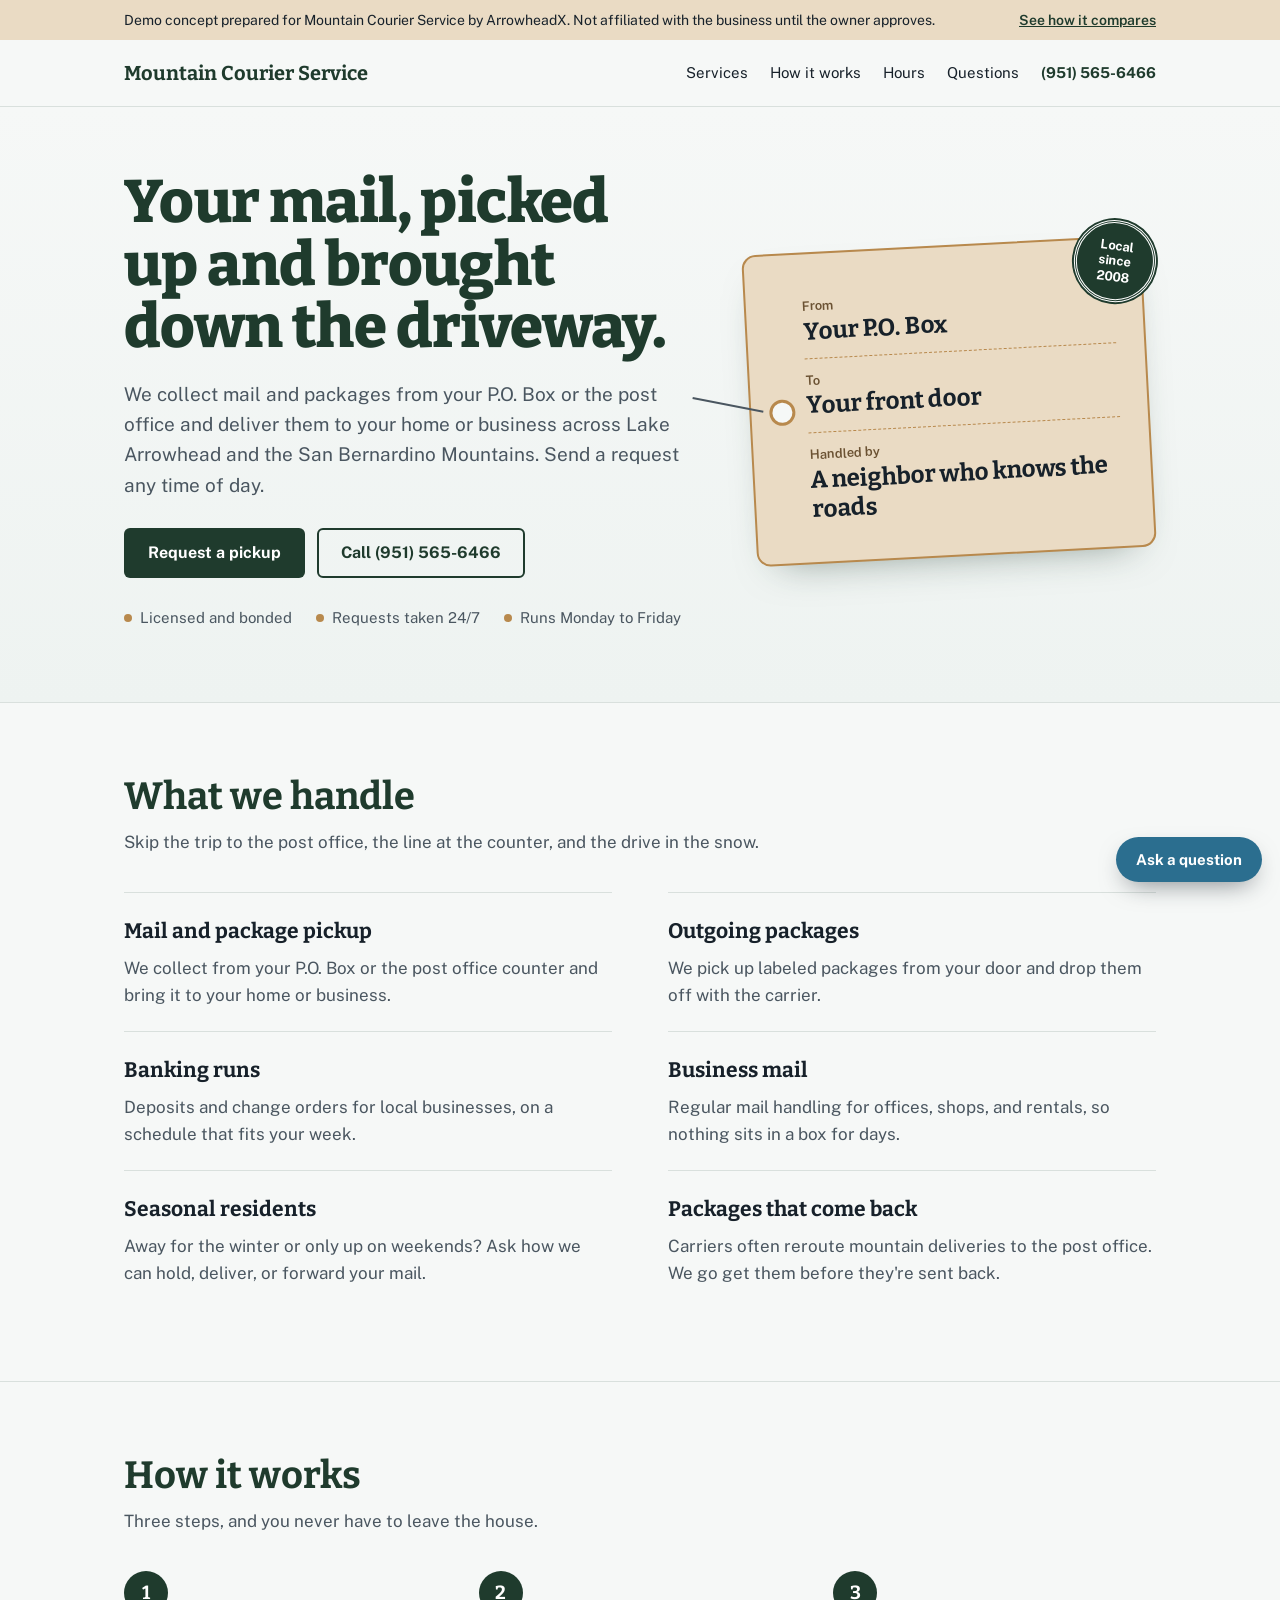
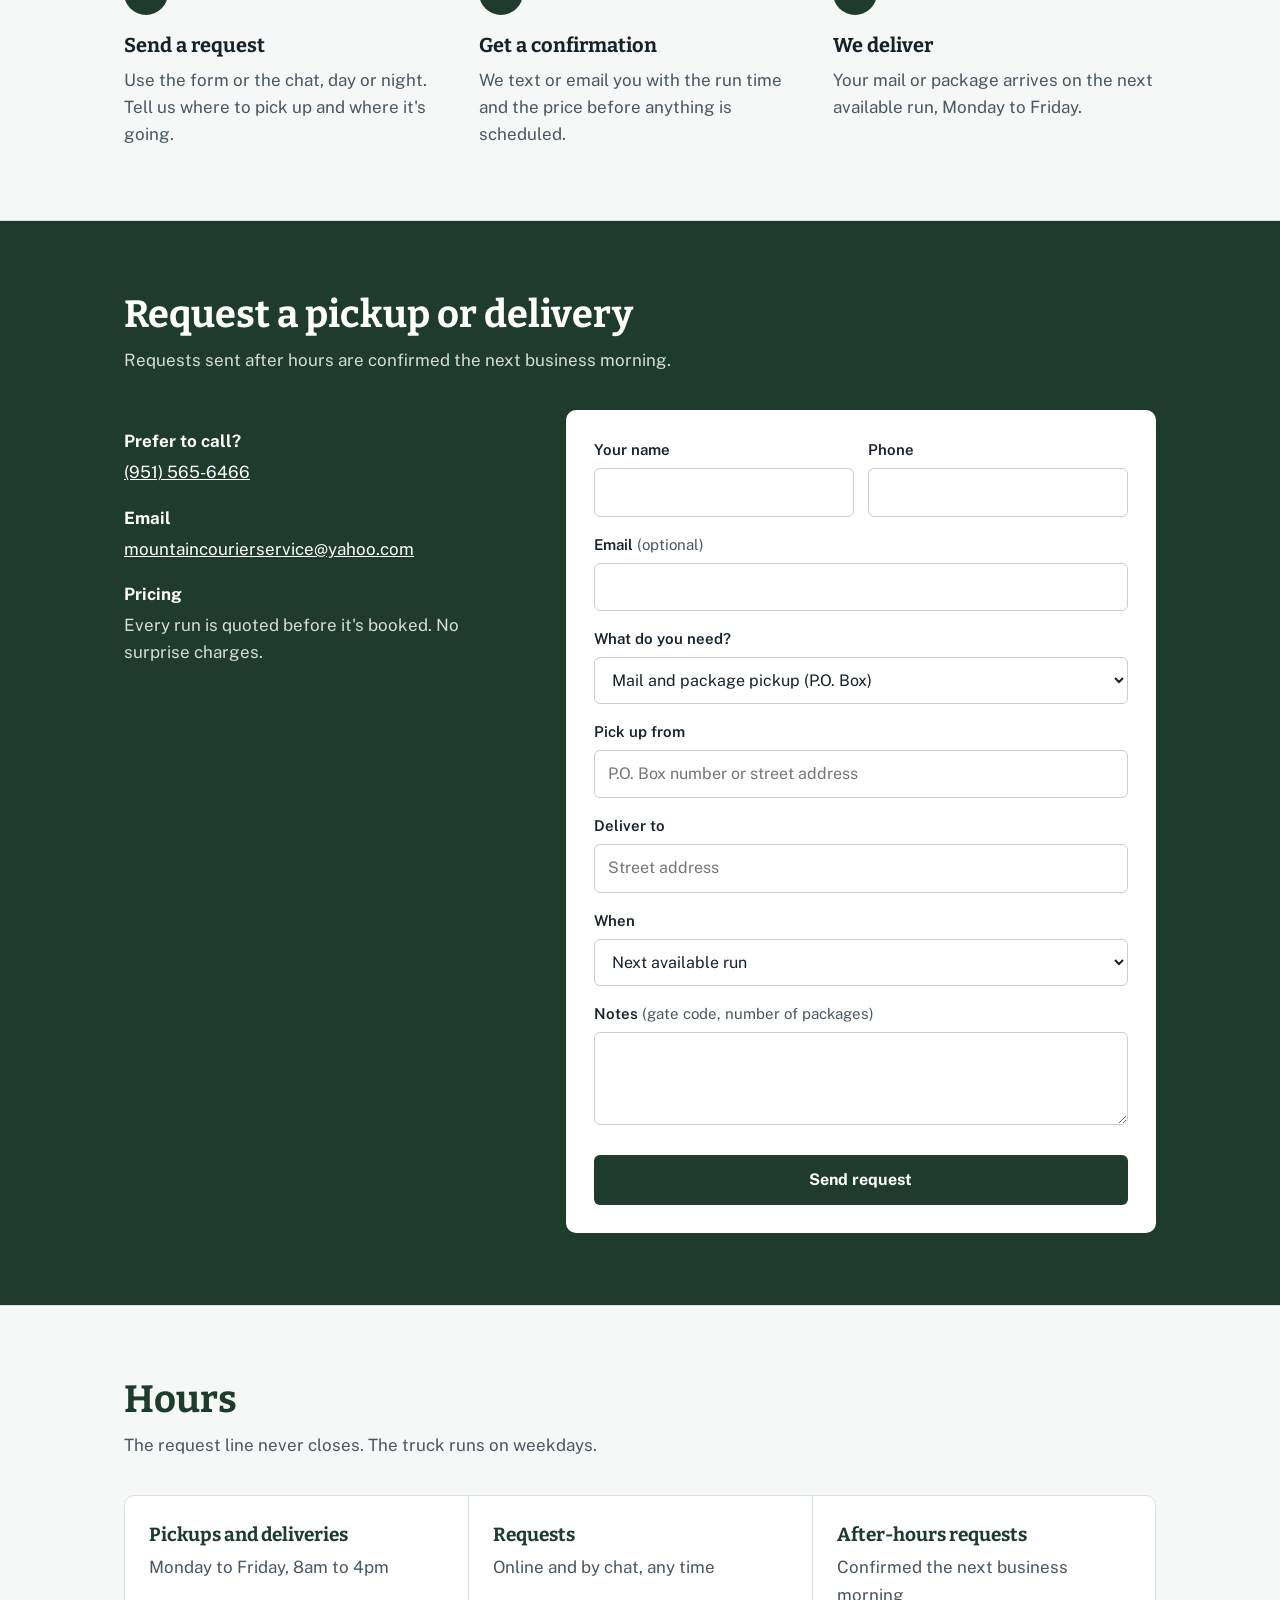
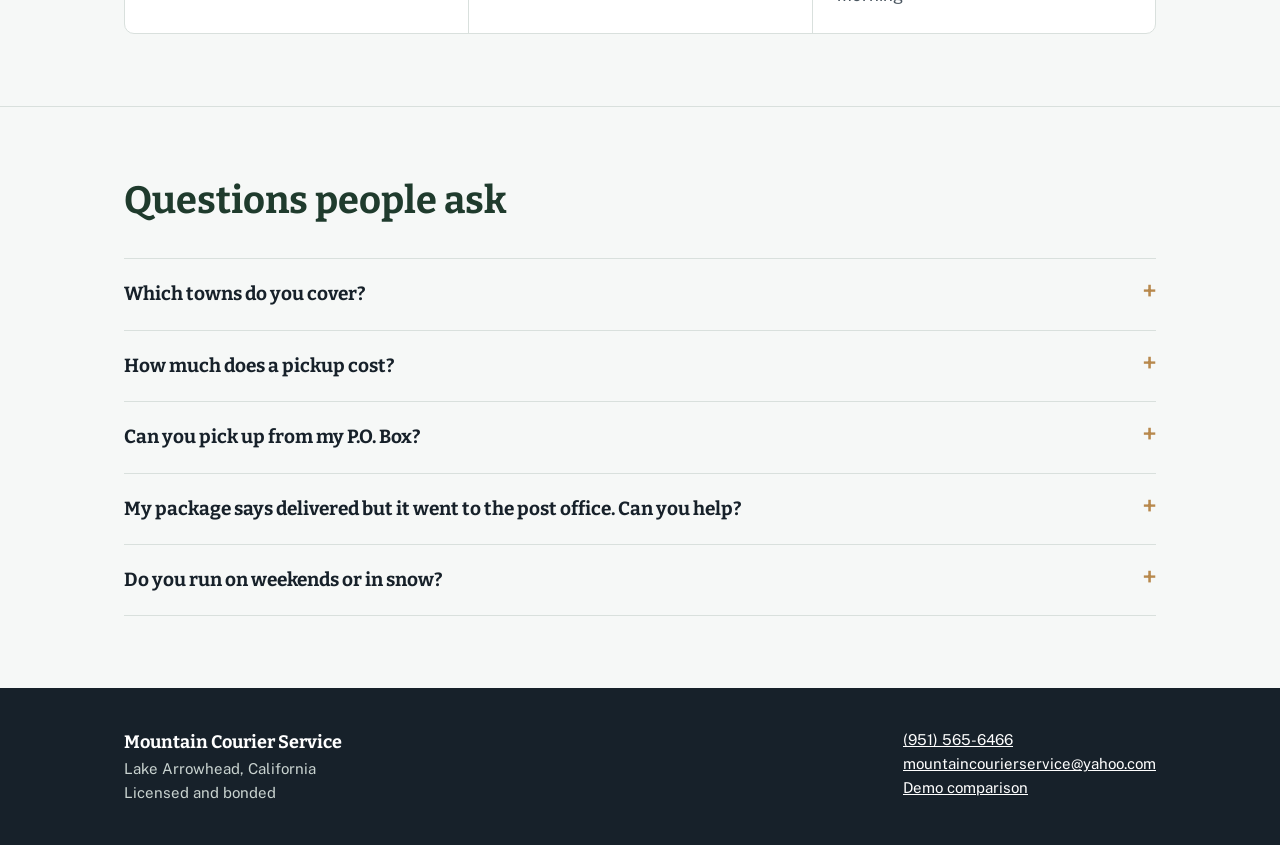
==== index.html @ 8addb30f "Mountain Courier Service demo concept and comparison page Co-Authored-By: Claude Opus 5.5 <noreply@a" ====
<!doctype html>
<html lang="en">
<head>
<meta charset="utf-8">
<meta name="viewport" content="width=device-width, initial-scale=1">
<title>Mountain Courier Service | Mail &amp; package pickup in Lake Arrowhead (demo)</title>
<meta name="description" content="Demo concept: mail and package pickup from your P.O. Box, delivered to your home or business in Lake Arrowhead and the San Bernardino Mountains. Request a pickup any time.">
<meta name="robots" content="noindex, nofollow">
<link rel="preconnect" href="https://fonts.googleapis.com">
<link rel="preconnect" href="https://fonts.gstatic.com" crossorigin>
<link href="https://fonts.googleapis.com/css2?family=Bitter:wght@600;700;800&family=Public+Sans:wght@400;600;700&display=swap" rel="stylesheet">
<link rel="stylesheet" href="styles.css">
<link rel="icon" href="data:image/svg+xml,%3Csvg xmlns='http://www.w3.org/2000/svg' viewBox='0 0 32 32'%3E%3Cpath d='M3 26 13 8l6 10 3-5 7 13z' fill='%231F3B2D'/%3E%3C/svg%3E">
</head>
<body>

<div class="demo-notice" role="note">
  <div class="wrap">
    <span>Demo concept prepared for Mountain Courier Service by ArrowheadX. Not affiliated with the business until the owner approves.</span>
    <a href="compare.html">See how it compares</a>
  </div>
</div>

<header class="site-header">
  <div class="wrap">
    <a class="brand" href="#top">Mountain Courier Service</a>
    <nav class="site-nav" aria-label="Main">
      <a href="#services">Services</a>
      <a href="#how">How it works</a>
      <a href="#hours">Hours</a>
      <a href="#faq">Questions</a>
      <a class="call" href="tel:+19515656466">(951) 565-6466</a>
    </nav>
  </div>
</header>

<main id="top">
  <section class="hero">
    <div class="wrap">
      <div>
        <h1>Your mail, picked up and brought down the driveway.</h1>
        <p class="lede">We collect mail and packages from your P.O. Box or the post office and deliver them to your home or business across Lake Arrowhead and the San Bernardino Mountains. Send a request any time of day.</p>
        <div class="actions">
          <a class="btn btn-primary" href="#request">Request a pickup</a>
          <a class="btn btn-ghost" href="tel:+19515656466">Call (951) 565-6466</a>
        </div>
        <ul class="facts">
          <li>Licensed and bonded</li>
          <li>Requests taken 24/7</li>
          <li>Runs Monday to Friday</li>
        </ul>
      </div>

      <div class="tag" aria-label="How the service works, shown as a parcel tag">
        <div class="tag-stamp">Local since 2008</div>
        <div class="tag-row">
          <div class="tag-key">From</div>
          <div class="tag-val">Your P.O. Box</div>
        </div>
        <div class="tag-row">
          <div class="tag-key">To</div>
          <div class="tag-val">Your front door</div>
        </div>
        <div class="tag-row">
          <div class="tag-key">Handled by</div>
          <div class="tag-val">A neighbor who knows the roads</div>
        </div>
      </div>
    </div>
  </section>

  <section class="section" id="services">
    <div class="wrap">
      <div class="section-head">
        <h2>What we handle</h2>
        <p>Skip the trip to the post office, the line at the counter, and the drive in the snow.</p>
      </div>
      <ul class="services">
        <li><h3>Mail and package pickup</h3><p>We collect from your P.O. Box or the post office counter and bring it to your home or business.</p></li>
        <li><h3>Outgoing packages</h3><p>We pick up labeled packages from your door and drop them off with the carrier.</p></li>
        <li><h3>Banking runs</h3><p>Deposits and change orders for local businesses, on a schedule that fits your week.</p></li>
        <li><h3>Business mail</h3><p>Regular mail handling for offices, shops, and rentals, so nothing sits in a box for days.</p></li>
        <li><h3>Seasonal residents</h3><p>Away for the winter or only up on weekends? Ask how we can hold, deliver, or forward your mail.</p></li>
        <li><h3>Packages that come back</h3><p>Carriers often reroute mountain deliveries to the post office. We go get them before they're sent back.</p></li>
      </ul>
    </div>
  </section>

  <section class="section" id="how">
    <div class="wrap">
      <div class="section-head">
        <h2>How it works</h2>
        <p>Three steps, and you never have to leave the house.</p>
      </div>
      <ol class="steps">
        <li><h3>Send a request</h3><p>Use the form or the chat, day or night. Tell us where to pick up and where it's going.</p></li>
        <li><h3>Get a confirmation</h3><p>We text or email you with the run time and the price before anything is scheduled.</p></li>
        <li><h3>We deliver</h3><p>Your mail or package arrives on the next available run, Monday to Friday.</p></li>
      </ol>
    </div>
  </section>

  <section class="section request-section" id="request">
    <div class="wrap">
      <div class="section-head">
        <h2>Request a pickup or delivery</h2>
        <p>Requests sent after hours are confirmed the next business morning.</p>
      </div>
      <div class="request-grid">
        <div class="request-aside">
          <dl>
            <dt>Prefer to call?</dt>
            <dd><a href="tel:+19515656466" style="color:#fff">(951) 565-6466</a></dd>
            <dt>Email</dt>
            <dd><a href="mailto:mountaincourierservice@yahoo.com" style="color:#fff">mountaincourierservice@yahoo.com</a></dd>
            <dt>Pricing</dt>
            <dd>Every run is quoted before it's booked. No surprise charges.</dd>
          </dl>
        </div>

        <form class="request-form" id="requestForm" novalidate>
          <div class="field-row">
            <div class="field"><label for="name">Your name</label><input id="name" name="name" autocomplete="name" required></div>
            <div class="field"><label for="phone">Phone</label><input id="phone" name="phone" type="tel" autocomplete="tel" required></div>
          </div>
          <div class="field"><label for="email">Email <span class="hint">(optional)</span></label><input id="email" name="email" type="email" autocomplete="email"></div>
          <div class="field">
            <label for="service">What do you need?</label>
            <select id="service" name="service">
              <option>Mail and package pickup (P.O. Box)</option>
              <option>Outgoing package drop-off</option>
              <option>Banking run</option>
              <option>Regular business mail</option>
              <option>Seasonal mail question</option>
            </select>
          </div>
          <div class="field"><label for="from">Pick up from</label><input id="from" name="from" placeholder="P.O. Box number or street address"></div>
          <div class="field"><label for="to">Deliver to</label><input id="to" name="to" placeholder="Street address"></div>
          <div class="field">
            <label for="when">When</label>
            <select id="when" name="when">
              <option>Next available run</option>
              <option>Morning</option>
              <option>Afternoon</option>
              <option>A specific day (add it in notes)</option>
            </select>
          </div>
          <div class="field"><label for="notes">Notes <span class="hint">(gate code, number of packages)</span></label><textarea id="notes" name="notes" rows="3"></textarea></div>
          <button class="btn btn-primary" type="submit">Send request</button>
          <div class="confirm" id="confirm" role="status" aria-live="polite"></div>
        </form>
      </div>
    </div>
  </section>

  <section class="section" id="hours">
    <div class="wrap">
      <div class="section-head">
        <h2>Hours</h2>
        <p>The request line never closes. The truck runs on weekdays.</p>
      </div>
      <div class="hours">
        <div><strong>Pickups and deliveries</strong><span>Monday to Friday, 8am to 4pm</span></div>
        <div><strong>Requests</strong><span>Online and by chat, any time</span></div>
        <div><strong>After-hours requests</strong><span>Confirmed the next business morning</span></div>
      </div>
    </div>
  </section>

  <section class="section faq" id="faq">
    <div class="wrap">
      <div class="section-head">
        <h2>Questions people ask</h2>
      </div>
      <details><summary>Which towns do you cover?</summary><p>Lake Arrowhead and the surrounding mountain communities. Send your address with your request and we'll confirm it's on the route.</p></details>
      <details><summary>How much does a pickup cost?</summary><p>It depends on the run and how often you need it. You'll get the exact price by text or email before anything is booked.</p></details>
      <details><summary>Can you pick up from my P.O. Box?</summary><p>Yes. We'll walk you through the authorization the post office needs so we can collect on your behalf.</p></details>
      <details><summary>My package says delivered but it went to the post office. Can you help?</summary><p>Yes, that happens often on the mountain. Send us the tracking number and we'll pick it up before it's returned to the sender.</p></details>
      <details><summary>Do you run on weekends or in snow?</summary><p>Runs go out Monday to Friday. In heavy weather we'll text you if a run needs to move to the next safe day.</p></details>
    </div>
  </section>
</main>

<footer class="site-footer">
  <div class="wrap">
    <div>
      <strong>Mountain Courier Service</strong><br>
      Lake Arrowhead, California<br>
      Licensed and bonded
    </div>
    <div>
      <a href="tel:+19515656466">(951) 565-6466</a><br>
      <a href="mailto:mountaincourierservice@yahoo.com">mountaincourierservice@yahoo.com</a><br>
      <a href="compare.html">Demo comparison</a>
    </div>
  </div>
</footer>

<button class="chat-launch" id="chatLaunch" aria-expanded="false" aria-controls="chat">Ask a question</button>
<div class="chat" id="chat" role="dialog" aria-label="Virtual assistant (demo)">
  <div class="chat-head"><b>Ask us anything</b><button type="button" id="chatClose" aria-label="Close chat">&times;</button></div>
  <div class="chat-body" id="chatBody" aria-live="polite">
    <div class="msg bot">Hi! I can answer questions and take a pickup request, even after hours. What do you need?</div>
  </div>
  <div class="chips" id="chips">
    <button type="button">What are your hours?</button>
    <button type="button">How much is it?</button>
    <button type="button">Pick up from my P.O. Box</button>
  </div>
  <form class="chat-input" id="chatForm">
    <label for="chatIn" class="sr" style="position:absolute;left:-9999px">Message</label>
    <input id="chatIn" placeholder="Type a question" autocomplete="off">
    <button type="submit">Send</button>
  </form>
</div>

<script src="app.js"></script>
</body>
</html>
---- styles.css ----
:root {
  --pine: #1F3B2D;
  --pine-2: #2A4C3B;
  --lake: #2B6E8F;
  --snow: #F6F8F7;
  --granite: #4A5660;
  --ink: #17212A;
  --kraft: #B8894D;
  --kraft-soft: #EADBC4;
  --line: #D9E0DD;
  --ok: #1E6B45;
  --radius-s: 6px;
  --radius-m: 10px;
  --display: "Bitter", Georgia, serif;
  --body: "Public Sans", system-ui, -apple-system, "Segoe UI", sans-serif;
}

* { box-sizing: border-box; }
html { scroll-behavior: smooth; }
@media (prefers-reduced-motion: reduce) { html { scroll-behavior: auto; } * { transition: none !important; animation: none !important; } }

body {
  margin: 0;
  font-family: var(--body);
  font-size: 17px;
  line-height: 1.6;
  color: var(--ink);
  background: var(--snow);
}

a { color: var(--lake); }
:focus-visible { outline: 3px solid var(--kraft); outline-offset: 2px; }

.wrap { max-width: 1080px; margin: 0 auto; padding: 0 24px; }

/* Demo notice */
.demo-notice {
  background: var(--kraft-soft);
  color: var(--ink);
  font-size: 14px;
  padding: 9px 0;
}
.demo-notice .wrap { display: flex; flex-wrap: wrap; gap: 6px 16px; justify-content: space-between; }
.demo-notice a { color: var(--pine); font-weight: 600; }

/* Header */
.site-header { background: var(--snow); border-bottom: 1px solid var(--line); position: sticky; top: 0; z-index: 30; }
.site-header .wrap { display: flex; align-items: center; justify-content: space-between; height: 66px; }
.brand { font-family: var(--display); font-weight: 700; font-size: 20px; color: var(--pine); text-decoration: none; }
.site-nav { display: flex; gap: 22px; align-items: center; }
.site-nav a { color: var(--ink); text-decoration: none; font-size: 15px; }
.site-nav a:hover { color: var(--lake); }
.site-nav .call { font-weight: 700; color: var(--pine); }

/* Buttons */
.btn {
  display: inline-block;
  font: 700 16px/1 var(--body);
  padding: 15px 22px;
  border-radius: var(--radius-s);
  text-decoration: none;
  border: 2px solid transparent;
  cursor: pointer;
}
.btn-primary { background: var(--pine); color: #fff; }
.btn-primary:hover { background: var(--pine-2); }
.btn-ghost { background: transparent; color: var(--pine); border-color: var(--pine); }
.btn-ghost:hover { background: #fff; }

/* Hero */
.hero { overflow-x: clip; padding: 64px 0 72px; border-bottom: 1px solid var(--line); background:
  linear-gradient(180deg, var(--snow) 0%, #EEF3F1 100%); }
.hero .wrap { display: grid; grid-template-columns: 1.15fr 0.85fr; gap: 56px; align-items: center; }
.hero h1 {
  font-family: var(--display);
  font-weight: 800;
  font-size: clamp(36px, 5.4vw, 60px);
  line-height: 1.04;
  letter-spacing: -0.01em;
  color: var(--pine);
  margin: 0 0 20px;
}
.hero .lede { font-size: 19px; max-width: 34em; color: var(--granite); margin: 0 0 28px; }
.hero .actions { display: flex; flex-wrap: wrap; gap: 12px; }
.hero .facts { margin: 28px 0 0; padding: 0; list-style: none; display: flex; flex-wrap: wrap; gap: 8px 24px; color: var(--granite); font-size: 15px; }
.hero .facts li::before { content: ""; display: inline-block; width: 8px; height: 8px; border-radius: 50%; background: var(--kraft); margin-right: 8px; vertical-align: 1px; }

/* Parcel tag (signature element) */
.tag {
  position: relative;
  background: var(--kraft-soft);
  border: 2px solid var(--kraft);
  border-radius: 14px 14px 14px 14px;
  padding: 30px 28px 26px 56px;
  transform: rotate(-3deg);
  box-shadow: 0 18px 40px -24px rgba(31, 59, 45, 0.55);
  max-width: 400px;
  justify-self: center;
}
.tag::before { /* eyelet */
  content: "";
  position: absolute; left: 18px; top: 50%;
  width: 20px; height: 20px; margin-top: -10px;
  border-radius: 50%;
  background: var(--snow);
  border: 3px solid var(--kraft);
}
.tag::after { /* string */
  content: "";
  position: absolute; left: -60px; top: 50%;
  width: 72px; height: 2px; background: var(--granite);
  transform: rotate(14deg); transform-origin: right center;
}
.tag-row { padding: 12px 0; border-bottom: 1px dashed var(--kraft); }
.tag-row:last-of-type { border-bottom: 0; }
.tag-key { font-size: 13px; color: #6B5233; font-weight: 600; }
.tag-val { font-family: var(--display); font-size: 24px; font-weight: 700; color: var(--ink); line-height: 1.2; }
.tag-stamp {
  position: absolute; right: -16px; top: -18px;
  background: var(--pine); color: #fff;
  font: 700 13px/1.2 var(--body);
  padding: 10px 12px; border-radius: 50%;
  width: 82px; height: 82px;
  display: flex; align-items: center; justify-content: center; text-align: center;
  transform: rotate(10deg);
  border: 3px double #fff;
  box-shadow: 0 0 0 2px var(--pine);
}

/* Sections */
.section { padding: 72px 0; }
.section + .section { border-top: 1px solid var(--line); }
.section-head { max-width: 40em; margin-bottom: 36px; }
.section-head h2 {
  font-family: var(--display); font-weight: 700; color: var(--pine);
  font-size: clamp(28px, 3.4vw, 38px); line-height: 1.15; margin: 0 0 10px;
}
.section-head p { margin: 0; color: var(--granite); }

/* Services list */
.services { display: grid; grid-template-columns: 1fr 1fr; gap: 0 56px; margin: 0; padding: 0; list-style: none; }
.services li { padding: 22px 0; border-top: 1px solid var(--line); }
.services h3 { font-family: var(--display); font-size: 21px; margin: 0 0 6px; color: var(--ink); }
.services p { margin: 0; color: var(--granite); }

/* Steps */
.steps { display: grid; grid-template-columns: repeat(3, 1fr); gap: 32px; margin: 0; padding: 0; list-style: none; counter-reset: step; }
.steps li { counter-increment: step; }
.steps li::before {
  content: counter(step);
  display: flex; align-items: center; justify-content: center;
  width: 44px; height: 44px; border-radius: 50%;
  background: var(--pine); color: #fff;
  font: 700 19px/1 var(--display);
  margin-bottom: 14px;
}
.steps h3 { font-family: var(--display); font-size: 20px; margin: 0 0 6px; }
.steps p { margin: 0; color: var(--granite); }

/* Request form */
.request-section { background: var(--pine); color: #fff; }
.request-section .section-head h2 { color: #fff; }
.request-section .section-head p { color: #D3DED8; }
.request-grid { display: grid; grid-template-columns: 0.8fr 1.2fr; gap: 48px; align-items: start; }
.request-aside { color: #D3DED8; }
.request-aside dl { margin: 0; }
.request-aside dt { color: #fff; font-weight: 700; margin-top: 18px; }
.request-aside dd { margin: 4px 0 0; }
.request-form { background: #fff; color: var(--ink); border-radius: var(--radius-m); padding: 28px; }
.field { margin-bottom: 16px; }
.field-row { display: grid; grid-template-columns: 1fr 1fr; gap: 14px; }
label { display: block; font-weight: 600; font-size: 15px; margin-bottom: 6px; }
.hint { font-weight: 400; color: var(--granite); }
input, select, textarea {
  width: 100%; font: 16px/1.4 var(--body); color: var(--ink);
  padding: 12px 13px; border: 1.5px solid #C5CFCB; border-radius: var(--radius-s); background: #fff;
}
input:focus, select:focus, textarea:focus { border-color: var(--lake); outline: none; box-shadow: 0 0 0 3px rgba(43,110,143,.18); }
.request-form .btn { width: 100%; margin-top: 6px; }
.confirm {
  display: none; margin-top: 16px; padding: 14px 16px; border-radius: var(--radius-s);
  background: #E5F2EA; color: var(--ok); font-weight: 600;
}
.confirm.show { display: block; }

/* Hours */
.hours { display: grid; grid-template-columns: repeat(3, 1fr); gap: 0; border: 1px solid var(--line); border-radius: var(--radius-m); background: #fff; }
.hours div { padding: 24px; }
.hours div + div { border-left: 1px solid var(--line); }
.hours strong { display: block; font-family: var(--display); font-size: 19px; color: var(--pine); margin-bottom: 4px; }
.hours span { color: var(--granite); }

/* FAQ */
.faq details { border-top: 1px solid var(--line); padding: 4px 0; }
.faq details:last-child { border-bottom: 1px solid var(--line); }
.faq summary { cursor: pointer; font-family: var(--display); font-weight: 700; font-size: 19px; padding: 16px 0; list-style: none; display: flex; justify-content: space-between; gap: 16px; }
.faq summary::-webkit-details-marker { display: none; }
.faq summary::after { content: "+"; color: var(--kraft); font-size: 24px; line-height: 1; }
.faq details[open] summary::after { content: "–"; }
.faq details p { margin: 0 0 18px; color: var(--granite); max-width: 44em; }

/* Footer */
.site-footer { background: var(--ink); color: #C9D3D0; padding: 40px 0; font-size: 15px; }
.site-footer .wrap { display: flex; flex-wrap: wrap; justify-content: space-between; gap: 20px; }
.site-footer strong { color: #fff; font-family: var(--display); font-size: 18px; }
.site-footer a { color: #fff; }

/* Chat */
.chat-launch {
  position: fixed; right: 18px; bottom: 18px; z-index: 40;
  background: var(--lake); color: #fff; border: 0; border-radius: 999px;
  font: 700 15px/1 var(--body); padding: 15px 20px; cursor: pointer;
  box-shadow: 0 10px 26px -10px rgba(23,33,42,.6);
}
.chat {
  position: fixed; right: 18px; bottom: 78px; z-index: 40;
  width: min(340px, calc(100vw - 36px));
  background: #fff; border: 1px solid var(--line); border-radius: var(--radius-m);
  box-shadow: 0 20px 50px -20px rgba(23,33,42,.5);
  display: none; flex-direction: column; overflow: hidden;
}
.chat.open { display: flex; }
.chat-head { background: var(--pine); color: #fff; padding: 13px 16px; display: flex; justify-content: space-between; align-items: center; }
.chat-head b { font-family: var(--display); }
.chat-head button { background: none; border: 0; color: #fff; font-size: 22px; cursor: pointer; line-height: 1; }
.chat-body { height: 260px; overflow-y: auto; padding: 14px; background: var(--snow); font-size: 15px; }
.msg { margin: 6px 0; padding: 9px 12px; border-radius: 12px; max-width: 86%; }
.msg.bot { background: #fff; border: 1px solid var(--line); }
.msg.me { background: var(--lake); color: #fff; margin-left: auto; }
.chips { display: flex; flex-wrap: wrap; gap: 6px; padding: 10px 12px 0; background: var(--snow); }
.chips button { font: 600 13px/1 var(--body); padding: 8px 10px; border: 1px solid var(--line); background: #fff; border-radius: 999px; cursor: pointer; color: var(--pine); }
.chat-input { display: flex; border-top: 1px solid var(--line); }
.chat-input input { border: 0; border-radius: 0; }
.chat-input button { border: 0; background: var(--pine); color: #fff; font-weight: 700; padding: 0 16px; cursor: pointer; }

/* Compare page */
.compare-hero { padding: 56px 0 40px; border-bottom: 1px solid var(--line); }
.compare-hero h1 { font-family: var(--display); font-size: clamp(32px, 4.6vw, 50px); line-height: 1.08; color: var(--pine); margin: 0 0 14px; }
.compare-hero p { color: var(--granite); max-width: 42em; margin: 0 0 10px; }
.table-scroll { overflow-x: auto; border: 1px solid var(--line); border-radius: var(--radius-m); background: #fff; }
table { width: 100%; border-collapse: collapse; font-size: 15px; min-width: 640px; }
th, td { text-align: left; vertical-align: top; padding: 14px 16px; border-bottom: 1px solid var(--line); }
thead th { background: #EEF3F1; font-family: var(--display); font-size: 16px; color: var(--pine); }
tbody th { font-weight: 600; width: 22%; }
tr:last-child td, tr:last-child th { border-bottom: 0; }
.mark { font-weight: 700; }
.mark.no { color: #A2412F; }
.mark.yes { color: var(--ok); }
.mark.part { color: #8A6A2F; }
.col-demo { background: #F3F8F5; }
.takeaways { display: grid; grid-template-columns: repeat(3, 1fr); gap: 28px; margin: 0; padding: 0; list-style: none; }
.takeaways li { border-top: 3px solid var(--kraft); padding-top: 14px; }
.takeaways h3 { font-family: var(--display); margin: 0 0 6px; font-size: 20px; }
.takeaways p { margin: 0; color: var(--granite); }
.phase { margin: 0; padding: 0 0 0 20px; }
.phase li { margin-bottom: 10px; }
.sources { font-size: 14px; color: var(--granite); }
.sources li { margin-bottom: 4px; }

/* Responsive */
@media (max-width: 860px) {
  .hero .wrap, .request-grid { grid-template-columns: 1fr; gap: 40px; }
  .tag { justify-self: start; margin-left: 40px; }
  .services, .steps, .takeaways { grid-template-columns: 1fr; gap: 0 0; }
  .steps { gap: 28px; }
  .takeaways { gap: 24px; }
  .hours { grid-template-columns: 1fr; }
  .hours div + div { border-left: 0; border-top: 1px solid var(--line); }
  .site-nav a:not(.call) { display: none; }
}
@media (max-width: 520px) {
  body { font-size: 16px; }
  .wrap { padding: 0 16px; }
  .field-row { grid-template-columns: 1fr; gap: 0; }
  .request-form { padding: 20px; }
  .tag { margin-left: 28px; margin-right: 18px; padding-left: 50px; }
  .tag-stamp { right: -10px; width: 72px; height: 72px; font-size: 12px; }
  .tag-val { font-size: 21px; }
  .brand { font-size: 17px; }
  .section { padding: 56px 0; }
}
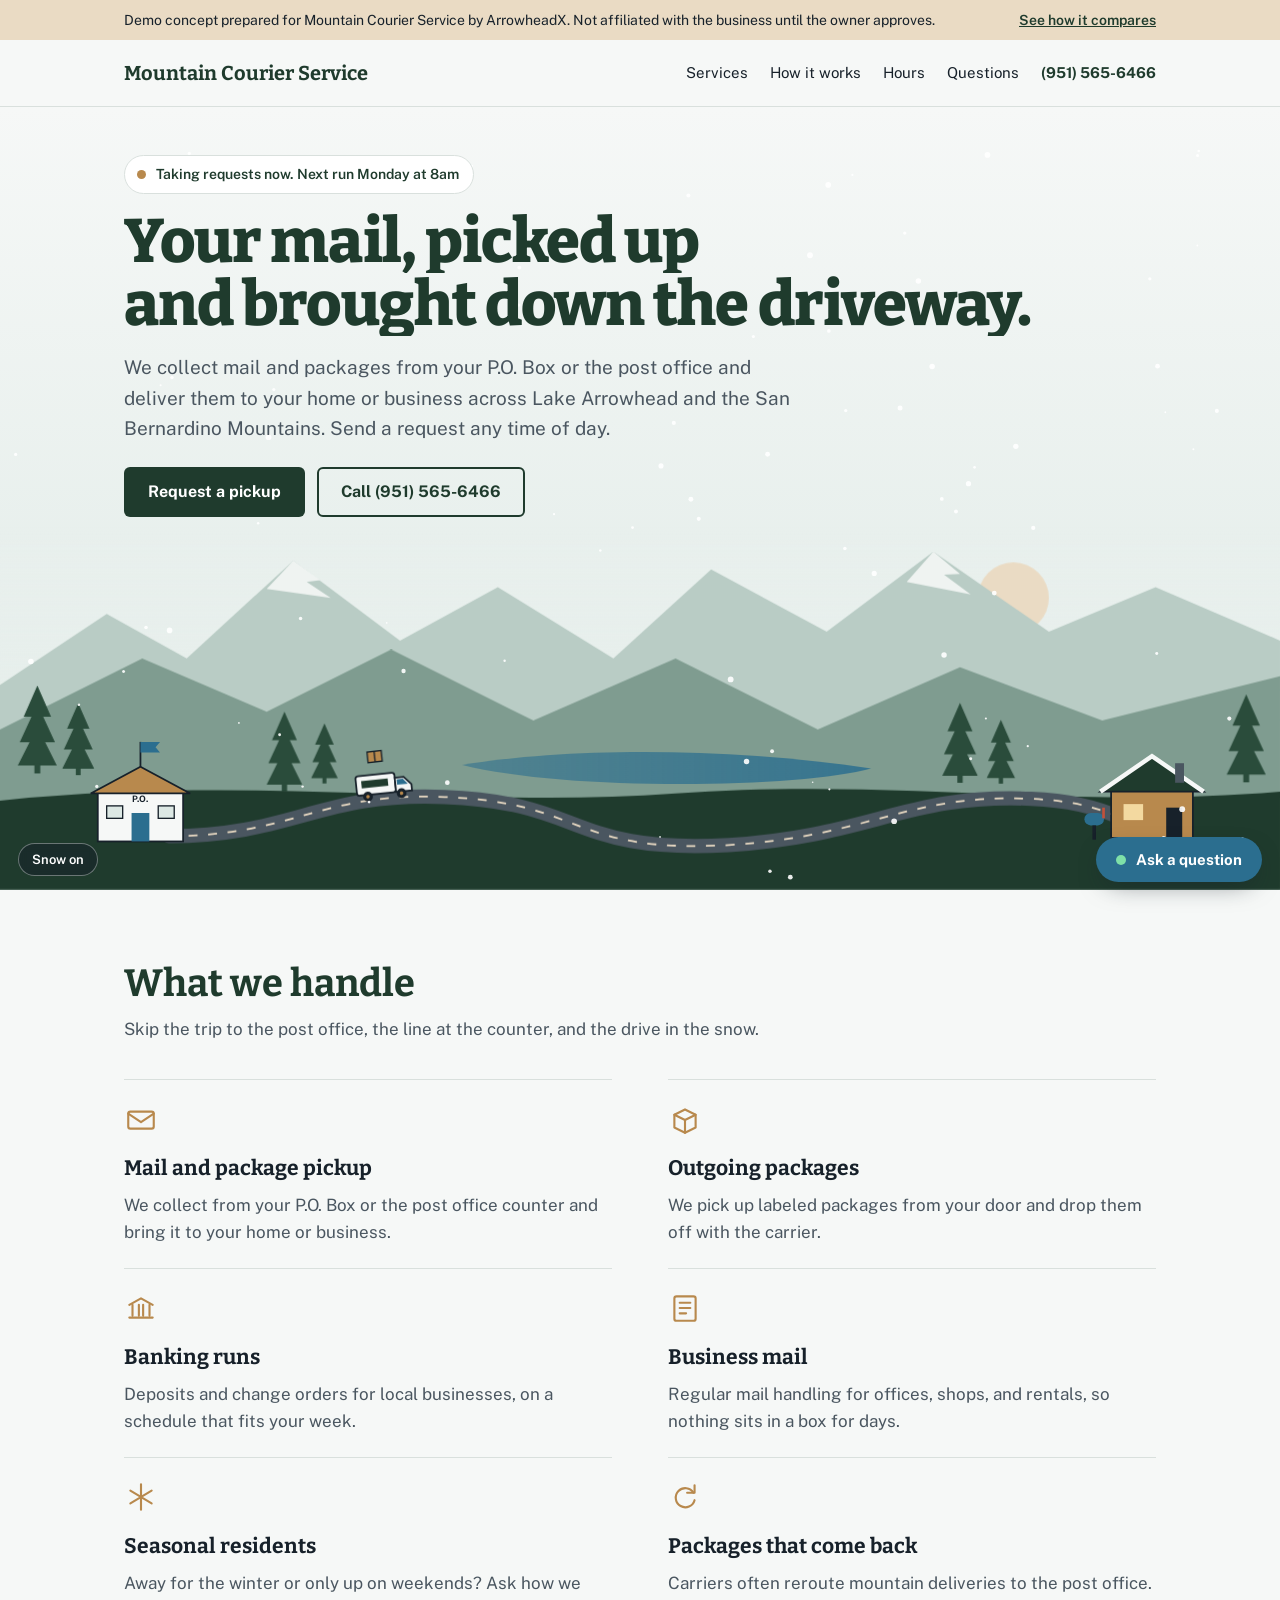
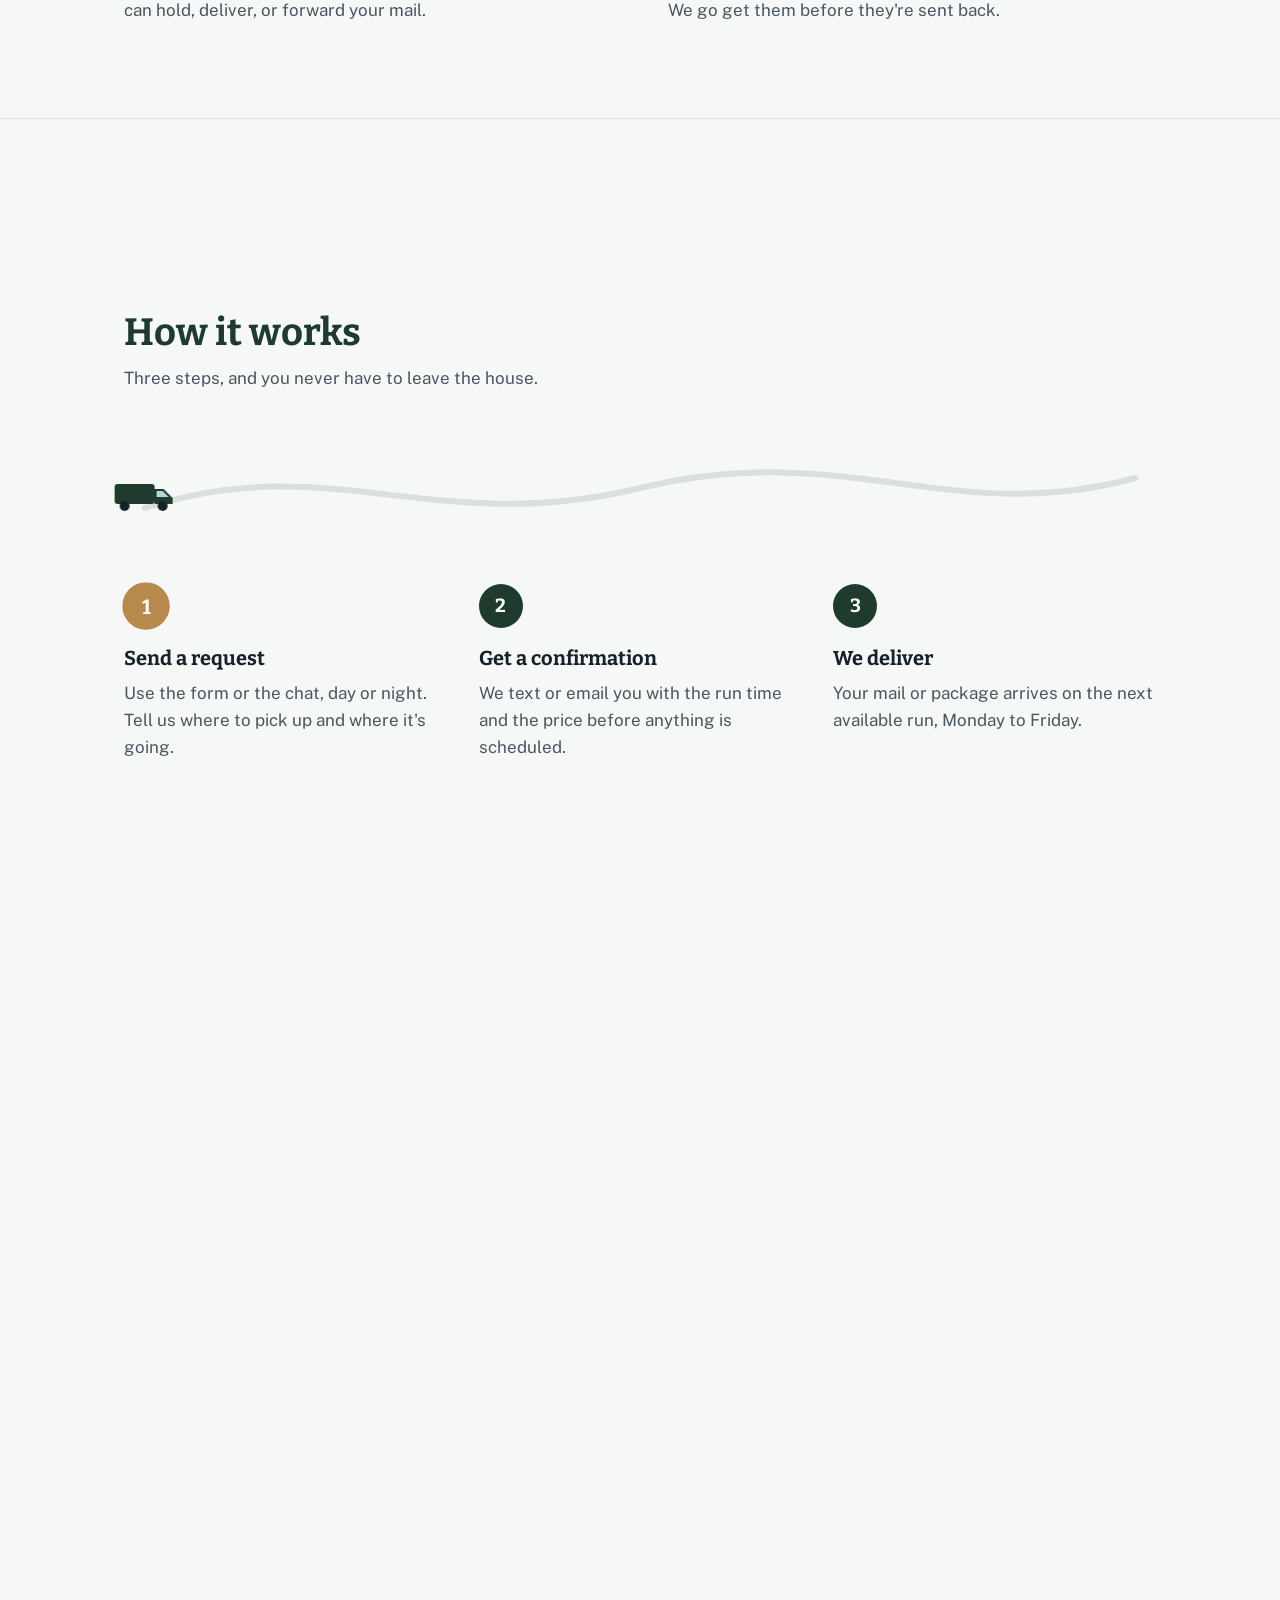
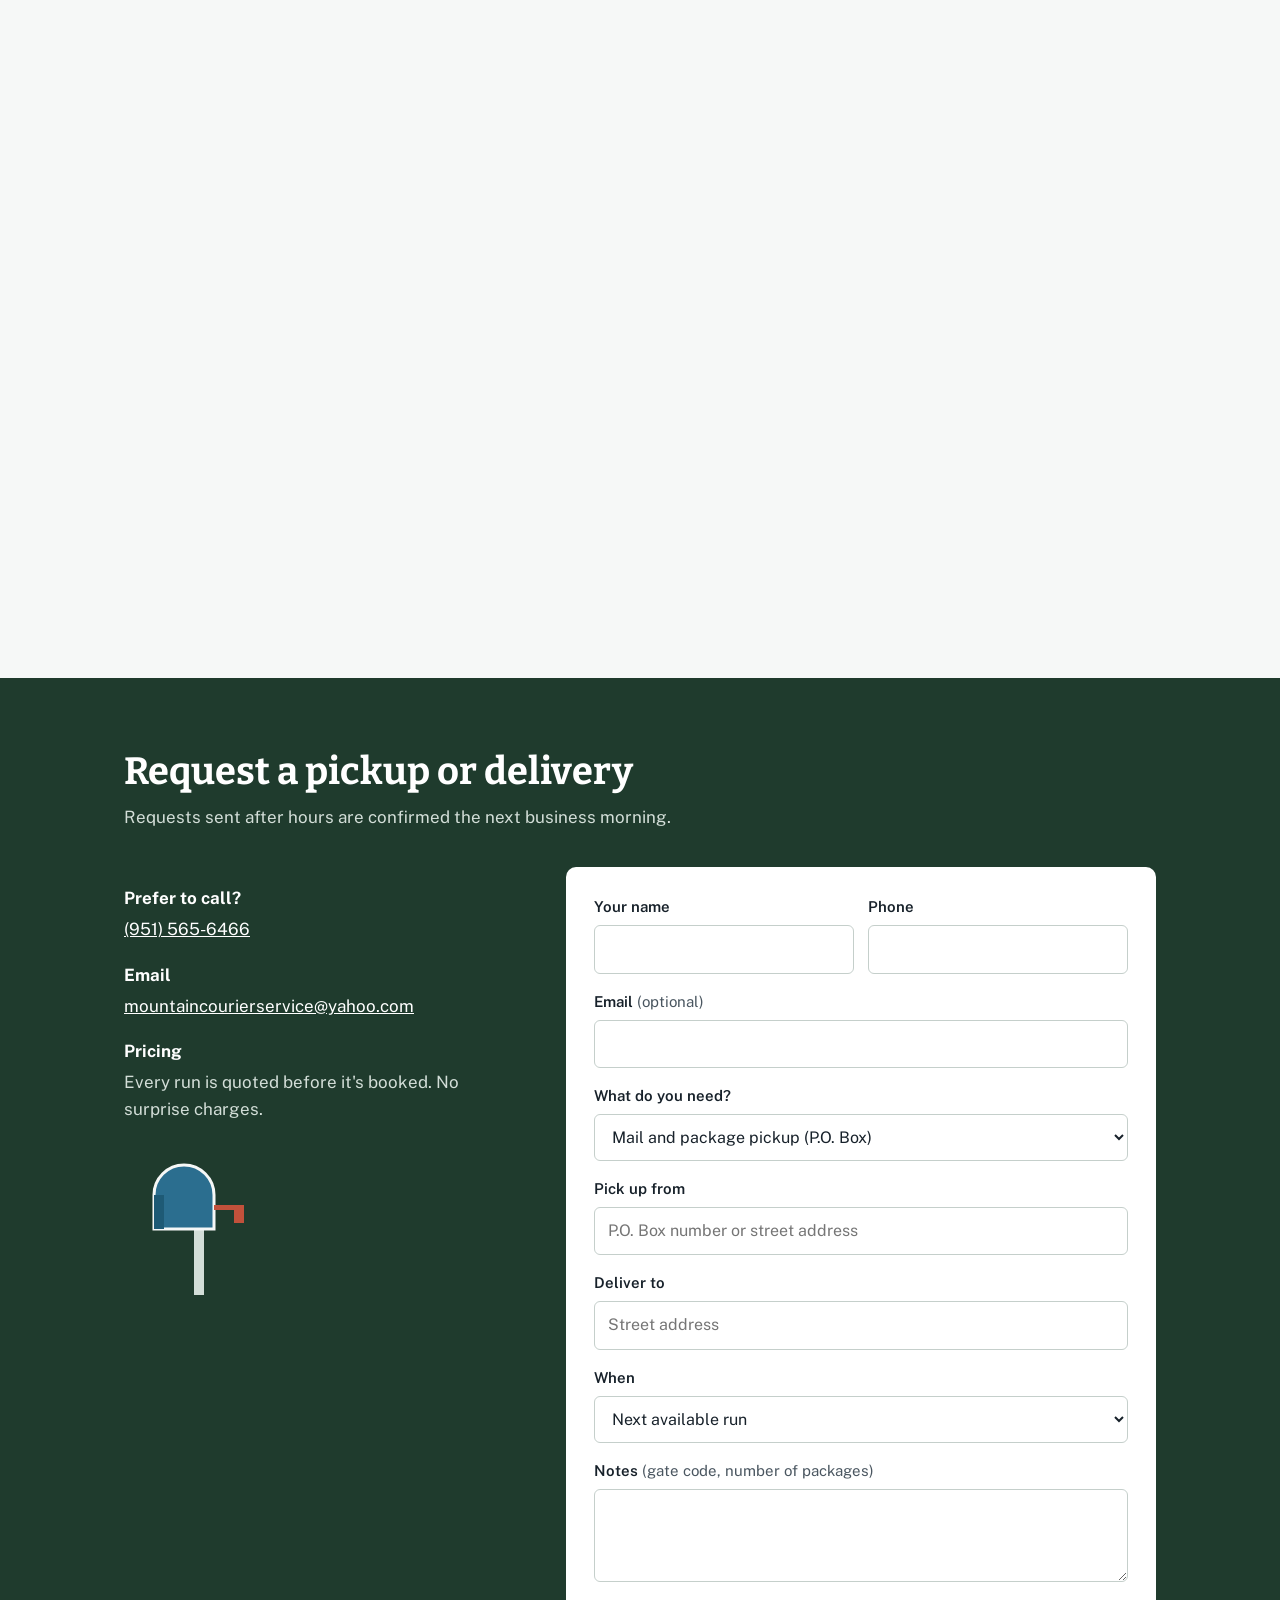
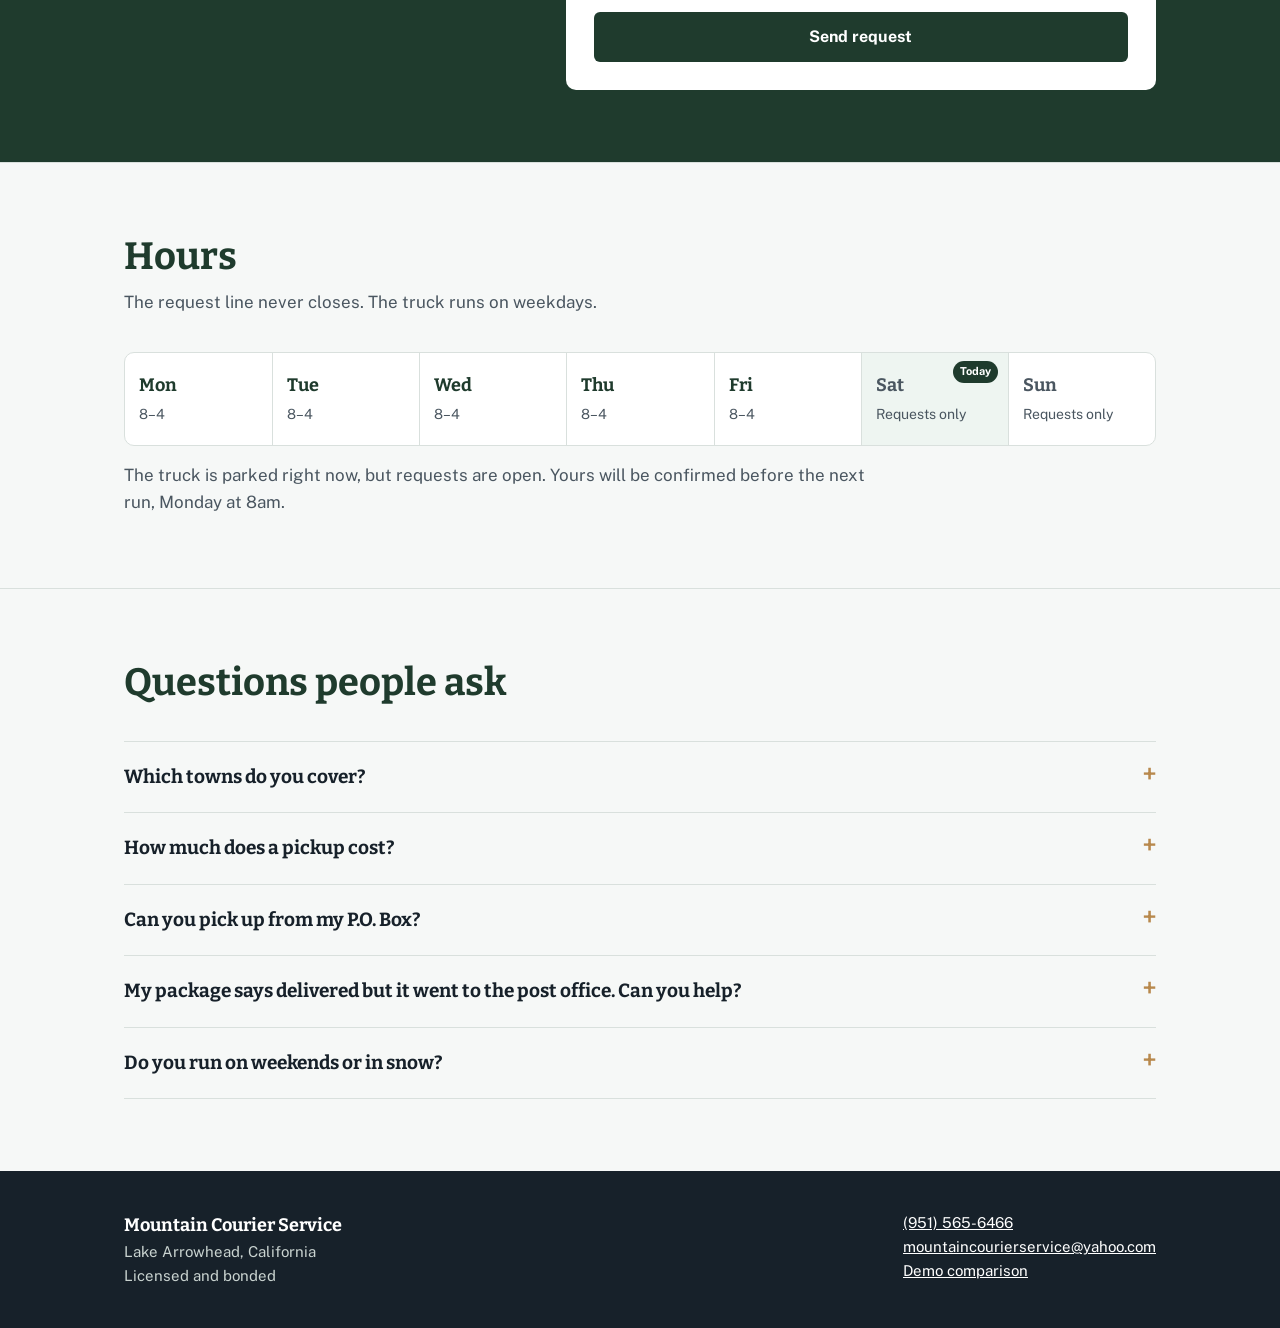
==== commit f3391144: "Animated redesign and contact-form correction - Hero: animated mountain route with van, parallax, sn" ====
--- a/index.html
+++ b/index.html
@@ -10,6 +10,7 @@
 <link rel="preconnect" href="https://fonts.gstatic.com" crossorigin>
 <link href="https://fonts.googleapis.com/css2?family=Bitter:wght@600;700;800&family=Public+Sans:wght@400;600;700&display=swap" rel="stylesheet">
 <link rel="stylesheet" href="styles.css">
+<script>document.documentElement.classList.add('js');</script>
 <link rel="icon" href="data:image/svg+xml,%3Csvg xmlns='http://www.w3.org/2000/svg' viewBox='0 0 32 32'%3E%3Cpath d='M3 26 13 8l6 10 3-5 7 13z' fill='%231F3B2D'/%3E%3C/svg%3E">
 </head>
 <body>
@@ -35,90 +36,178 @@
 </header>
 
 <main id="top">
-  <section class="hero">
-    <div class="wrap">
-      <div>
-        <h1>Your mail, picked up and brought down the driveway.</h1>
-        <p class="lede">We collect mail and packages from your P.O. Box or the post office and deliver them to your home or business across Lake Arrowhead and the San Bernardino Mountains. Send a request any time of day.</p>
-        <div class="actions">
-          <a class="btn btn-primary" href="#request">Request a pickup</a>
-          <a class="btn btn-ghost" href="tel:+19515656466">Call (951) 565-6466</a>
-        </div>
-        <ul class="facts">
-          <li>Licensed and bonded</li>
-          <li>Requests taken 24/7</li>
-          <li>Runs Monday to Friday</li>
-        </ul>
-      </div>
-
-      <div class="tag" aria-label="How the service works, shown as a parcel tag">
-        <div class="tag-stamp">Local since 2008</div>
-        <div class="tag-row">
-          <div class="tag-key">From</div>
-          <div class="tag-val">Your P.O. Box</div>
-        </div>
-        <div class="tag-row">
-          <div class="tag-key">To</div>
-          <div class="tag-val">Your front door</div>
-        </div>
-        <div class="tag-row">
-          <div class="tag-key">Handled by</div>
-          <div class="tag-val">A neighbor who knows the roads</div>
-        </div>
-      </div>
-    </div>
+  <!-- HERO: animated mountain route -->
+  <section class="hero hero-scene" aria-labelledby="hero-title">
+    <div class="wrap hero-copy">
+      <div class="status-pill" id="statusPill" aria-live="polite"><span class="dot"></span><span id="statusText">Taking requests</span></div>
+      <h1 id="hero-title"><span class="line">Your mail, picked up</span> <span class="line">and brought down the driveway.</span></h1>
+      <p class="lede">We collect mail and packages from your P.O. Box or the post office and deliver them to your home or business across Lake Arrowhead and the San Bernardino Mountains. Send a request any time of day.</p>
+      <div class="actions">
+        <a class="btn btn-primary" href="#request">Request a pickup</a>
+        <a class="btn btn-ghost" href="tel:+19515656466">Call (951) 565-6466</a>
+      </div>
+    </div>
+
+    <div class="scene" id="scene" aria-hidden="true">
+      <svg viewBox="0 150 1440 410" preserveAspectRatio="xMidYMax meet" class="scene-svg">
+        <defs>
+          <linearGradient id="sky" x1="0" y1="0" x2="0" y2="1">
+            <stop offset="0" stop-color="#F6F8F7" stop-opacity="0"/>
+            <stop offset="1" stop-color="#DCE8E4"/>
+          </linearGradient>
+          <linearGradient id="lake" x1="0" y1="0" x2="1" y2="0">
+            <stop offset="0" stop-color="#2B6E8F" stop-opacity=".55"/>
+            <stop offset="1" stop-color="#2B6E8F" stop-opacity=".85"/>
+          </linearGradient>
+          <symbol id="pine" viewBox="0 0 40 90">
+            <path d="M20 0 L34 32 H26 L38 58 H28 L40 82 H0 L12 58 H2 L14 32 H6 Z"/>
+            <rect x="17" y="80" width="6" height="10"/>
+          </symbol>
+        </defs>
+
+        <rect y="150" width="1440" height="410" fill="url(#sky)"/>
+        <circle class="sun" cx="1140" cy="232" r="40" fill="#EADBC4"/>
+
+        <g class="layer" data-depth="0.15">
+          <path d="M0 330 L120 250 L210 300 L330 190 L450 280 L560 220 L690 300 L800 200 L930 270 L1050 180 L1180 270 L1300 220 L1440 280 V560 H0Z" fill="#B9CCC5"/>
+          <path d="M330 190 L360 212 L345 214 L372 232 L300 222Z M1050 180 L1080 205 L1062 206 L1092 228 L1020 214Z" fill="#F6F8F7" opacity=".9"/>
+        </g>
+        <g class="layer" data-depth="0.3">
+          <path d="M0 380 L160 300 L300 360 L440 290 L600 370 L760 300 L920 380 L1080 310 L1240 370 L1440 320 V560 H0Z" fill="#7F9C90"/>
+        </g>
+        <path d="M520 420 C640 400 820 400 980 424 C900 446 640 450 520 420Z" fill="url(#lake)" class="lake"/>
+        <g class="layer" data-depth="0.5" fill="#2A4C3B">
+          <use href="#pine" x="20" y="330" width="44" height="100"/><use href="#pine" x="70" y="350" width="36" height="82"/>
+          <use href="#pine" x="300" y="360" width="40" height="90"/><use href="#pine" x="350" y="372" width="30" height="70"/>
+          <use href="#pine" x="1060" y="350" width="40" height="90"/><use href="#pine" x="1110" y="368" width="32" height="74"/>
+          <use href="#pine" x="1380" y="340" width="44" height="100"/>
+        </g>
+
+        <!-- ground -->
+        <path d="M0 460 C300 430 520 470 760 452 C1000 434 1200 470 1440 450 V560 H0Z" fill="#1F3B2D"/>
+
+        <!-- road -->
+        <path id="road" d="M190 500 C330 500 360 450 500 456 C660 462 640 520 820 510 C980 500 1020 452 1160 458 C1210 460 1240 470 1262 480" fill="none" stroke="#4A5660" stroke-width="16" stroke-linecap="round"/>
+        <path d="M190 500 C330 500 360 450 500 456 C660 462 640 520 820 510 C980 500 1020 452 1160 458 C1210 460 1240 470 1262 480" fill="none" stroke="#EADBC4" stroke-width="2" stroke-dasharray="10 12" class="road-dash"/>
+
+        <!-- post office -->
+        <g transform="translate(110 438)">
+          <rect x="0" y="12" width="96" height="56" fill="#F6F8F7" stroke="#17212A" stroke-width="2"/>
+          <path d="M-8 14 L48 -16 L104 14Z" fill="#B8894D" stroke="#17212A" stroke-width="2"/>
+          <rect x="38" y="36" width="20" height="32" fill="#2B6E8F"/>
+          <rect x="10" y="28" width="18" height="14" fill="#DCE8E4" stroke="#17212A" stroke-width="1.5"/>
+          <rect x="68" y="28" width="18" height="14" fill="#DCE8E4" stroke="#17212A" stroke-width="1.5"/>
+          <line x1="48" y1="-16" x2="48" y2="-44" stroke="#17212A" stroke-width="2"/>
+          <path class="flag" d="M48 -44 h22 l-5 6 l5 6 h-22z" fill="#2B6E8F"/>
+          <text x="48" y="24" text-anchor="middle" font-family="Public Sans, sans-serif" font-size="10" font-weight="700" fill="#17212A">P.O.</text>
+        </g>
+
+        <!-- cabin -->
+        <g transform="translate(1250 424)">
+          <rect x="0" y="22" width="92" height="56" fill="#B8894D" stroke="#17212A" stroke-width="2"/>
+          <path d="M-12 26 L46 -14 L104 26Z" fill="#1F3B2D" stroke="#17212A" stroke-width="2"/>
+          <path d="M-12 26 L46 -14 L104 26" fill="none" stroke="#F6F8F7" stroke-width="5" class="roof-snow"/>
+          <rect x="62" y="44" width="18" height="34" fill="#17212A"/>
+          <rect x="14" y="40" width="22" height="18" fill="#F3D9A0" class="window"/>
+          <rect x="72" y="-6" width="10" height="22" fill="#4A5660"/>
+          <g class="smoke"><circle cx="77" cy="-14" r="6" fill="#DCE8E4"/><circle cx="84" cy="-28" r="8" fill="#DCE8E4"/><circle cx="78" cy="-46" r="10" fill="#DCE8E4"/></g>
+          <!-- mailbox -->
+          <g transform="translate(-30 50)"><rect x="0" y="0" width="22" height="14" rx="7" fill="#2B6E8F"/><rect x="9" y="14" width="4" height="16" fill="#17212A"/><rect class="mb-flag" x="20" y="-6" width="3" height="12" fill="#C2513B"/></g>
+        </g>
+
+        <!-- van -->
+        <g id="van">
+          <g transform="translate(-30 -34)">
+            <rect x="0" y="6" width="44" height="22" rx="3" fill="#F6F8F7" stroke="#17212A" stroke-width="2"/>
+            <path d="M44 12 h10 l8 9 v7 h-18z" fill="#F6F8F7" stroke="#17212A" stroke-width="2"/>
+            <path d="M46 14 h7 l5 6 h-12z" fill="#2B6E8F"/>
+            <rect x="6" y="12" width="30" height="8" fill="#1F3B2D"/>
+            <circle cx="12" cy="30" r="5.5" fill="#17212A"/><circle cx="50" cy="30" r="5.5" fill="#17212A"/>
+            <circle cx="12" cy="30" r="2" fill="#B8894D"/><circle cx="50" cy="30" r="2" fill="#B8894D"/>
+          </g>
+          <g class="parcel" transform="translate(-14 -54)">
+            <rect x="0" y="0" width="16" height="12" fill="#B8894D" stroke="#17212A" stroke-width="1.5"/>
+            <line x1="8" y1="0" x2="8" y2="12" stroke="#17212A" stroke-width="1.5"/>
+          </g>
+        </g>
+      </svg>
+    </div>
+    <canvas id="snow" class="snow"></canvas>
+    <button class="snow-toggle" id="snowToggle" type="button" aria-pressed="true">Snow on</button>
   </section>
 
   <section class="section" id="services">
     <div class="wrap">
-      <div class="section-head">
+      <div class="section-head reveal">
         <h2>What we handle</h2>
         <p>Skip the trip to the post office, the line at the counter, and the drive in the snow.</p>
       </div>
-      <ul class="services">
-        <li><h3>Mail and package pickup</h3><p>We collect from your P.O. Box or the post office counter and bring it to your home or business.</p></li>
-        <li><h3>Outgoing packages</h3><p>We pick up labeled packages from your door and drop them off with the carrier.</p></li>
-        <li><h3>Banking runs</h3><p>Deposits and change orders for local businesses, on a schedule that fits your week.</p></li>
-        <li><h3>Business mail</h3><p>Regular mail handling for offices, shops, and rentals, so nothing sits in a box for days.</p></li>
-        <li><h3>Seasonal residents</h3><p>Away for the winter or only up on weekends? Ask how we can hold, deliver, or forward your mail.</p></li>
-        <li><h3>Packages that come back</h3><p>Carriers often reroute mountain deliveries to the post office. We go get them before they're sent back.</p></li>
+      <ul class="services stagger">
+        <li><svg class="ico" viewBox="0 0 32 32"><rect x="4" y="9" width="24" height="16" rx="2"/><path d="M4 11l12 8 12-8"/></svg><h3>Mail and package pickup</h3><p>We collect from your P.O. Box or the post office counter and bring it to your home or business.</p></li>
+        <li><svg class="ico" viewBox="0 0 32 32"><path d="M6 12l10-5 10 5v12l-10 5-10-5z"/><path d="M6 12l10 5 10-5M16 17v12"/></svg><h3>Outgoing packages</h3><p>We pick up labeled packages from your door and drop them off with the carrier.</p></li>
+        <li><svg class="ico" viewBox="0 0 32 32"><path d="M5 13l11-6 11 6"/><path d="M8 13v10M14 13v10M18 13v10M24 13v10M5 25h22"/></svg><h3>Banking runs</h3><p>Deposits and change orders for local businesses, on a schedule that fits your week.</p></li>
+        <li><svg class="ico" viewBox="0 0 32 32"><rect x="6" y="5" width="20" height="23" rx="2"/><path d="M11 11h10M11 16h10M11 21h6"/></svg><h3>Business mail</h3><p>Regular mail handling for offices, shops, and rentals, so nothing sits in a box for days.</p></li>
+        <li><svg class="ico" viewBox="0 0 32 32"><path d="M16 4v24M6 10l20 12M26 10L6 22"/></svg><h3>Seasonal residents</h3><p>Away for the winter or only up on weekends? Ask how we can hold, deliver, or forward your mail.</p></li>
+        <li><svg class="ico" viewBox="0 0 32 32"><path d="M24 12a9 9 0 1 0 1 7"/><path d="M25 5v7h-7"/></svg><h3>Packages that come back</h3><p>Carriers often reroute mountain deliveries to the post office. We go get them before they're sent back.</p></li>
       </ul>
     </div>
   </section>
 
-  <section class="section" id="how">
-    <div class="wrap">
-      <div class="section-head">
-        <h2>How it works</h2>
-        <p>Three steps, and you never have to leave the house.</p>
-      </div>
-      <ol class="steps">
-        <li><h3>Send a request</h3><p>Use the form or the chat, day or night. Tell us where to pick up and where it's going.</p></li>
-        <li><h3>Get a confirmation</h3><p>We text or email you with the run time and the price before anything is scheduled.</p></li>
-        <li><h3>We deliver</h3><p>Your mail or package arrives on the next available run, Monday to Friday.</p></li>
-      </ol>
+  <!-- HOW IT WORKS: scroll-driven route -->
+  <section class="route-section" id="how" aria-labelledby="how-title">
+    <div class="route-sticky">
+      <div class="wrap">
+        <div class="section-head">
+          <h2 id="how-title">How it works</h2>
+          <p>Three steps, and you never have to leave the house.</p>
+        </div>
+        <div class="route-track" aria-hidden="true">
+          <svg viewBox="0 0 1000 120" preserveAspectRatio="none" class="route-svg">
+            <path id="routePath" d="M20 80 C200 20 300 110 500 60 C700 10 800 100 980 50" fill="none" stroke="#D9E0DD" stroke-width="6" stroke-linecap="round"/>
+            <path id="routeDraw" d="M20 80 C200 20 300 110 500 60 C700 10 800 100 980 50" fill="none" stroke="#B8894D" stroke-width="6" stroke-linecap="round"/>
+          </svg>
+          <div class="route-van" id="routeVan">
+            <svg viewBox="0 0 64 36"><rect x="2" y="6" width="40" height="20" rx="3" fill="#1F3B2D"/><path d="M42 11h9l9 9v6H42z" fill="#1F3B2D"/><path d="M44 13h6l6 6H44z" fill="#B9D3E0"/><circle cx="12" cy="28" r="5" fill="#17212A"/><circle cx="50" cy="28" r="5" fill="#17212A"/></svg>
+          </div>
+        </div>
+        <ol class="steps route-steps">
+          <li data-at="0"><h3>Send a request</h3><p>Use the form or the chat, day or night. Tell us where to pick up and where it's going.</p></li>
+          <li data-at="0.45"><h3>Get a confirmation</h3><p>We text or email you with the run time and the price before anything is scheduled.</p></li>
+          <li data-at="0.85"><h3>We deliver</h3><p>Your mail or package arrives on the next available run, Monday to Friday.</p></li>
+        </ol>
+      </div>
     </div>
   </section>
 
   <section class="section request-section" id="request">
     <div class="wrap">
-      <div class="section-head">
+      <div class="section-head reveal">
         <h2>Request a pickup or delivery</h2>
         <p>Requests sent after hours are confirmed the next business morning.</p>
       </div>
       <div class="request-grid">
-        <div class="request-aside">
+        <div class="request-aside reveal">
           <dl>
             <dt>Prefer to call?</dt>
-            <dd><a href="tel:+19515656466" style="color:#fff">(951) 565-6466</a></dd>
+            <dd><a href="tel:+19515656466">(951) 565-6466</a></dd>
             <dt>Email</dt>
-            <dd><a href="mailto:mountaincourierservice@yahoo.com" style="color:#fff">mountaincourierservice@yahoo.com</a></dd>
+            <dd><a href="mailto:mountaincourierservice@yahoo.com">mountaincourierservice@yahoo.com</a></dd>
             <dt>Pricing</dt>
             <dd>Every run is quoted before it's booked. No surprise charges.</dd>
           </dl>
+          <div class="mailbox-art" aria-hidden="true">
+            <svg viewBox="0 0 160 140">
+              <rect x="70" y="70" width="10" height="70" fill="#D3DED8"/>
+              <path d="M30 40 a30 30 0 0 1 60 0 v34 h-60z" fill="#2B6E8F" stroke="#F6F8F7" stroke-width="3"/>
+              <rect class="mb-door" x="30" y="40" width="10" height="34" fill="#1E5A75"/>
+              <rect class="mb-flag2" x="88" y="22" width="5" height="30" fill="#C2513B"/>
+              <rect class="mb-flag2" x="88" y="22" width="18" height="10" fill="#C2513B"/>
+            </svg>
+            <svg class="flying-letter" id="flyingLetter" viewBox="0 0 40 28"><rect x="1" y="1" width="38" height="26" rx="2" fill="#F6F8F7" stroke="#B8894D" stroke-width="2"/><path d="M1 3l19 13L39 3" fill="none" stroke="#B8894D" stroke-width="2"/></svg>
+          </div>
         </div>
 
-        <form class="request-form" id="requestForm" novalidate>
+        <form class="request-form reveal" id="requestForm" novalidate>
           <div class="field-row">
             <div class="field"><label for="name">Your name</label><input id="name" name="name" autocomplete="name" required></div>
             <div class="field"><label for="phone">Phone</label><input id="phone" name="phone" type="tel" autocomplete="tel" required></div>
@@ -146,7 +235,7 @@
             </select>
           </div>
           <div class="field"><label for="notes">Notes <span class="hint">(gate code, number of packages)</span></label><textarea id="notes" name="notes" rows="3"></textarea></div>
-          <button class="btn btn-primary" type="submit">Send request</button>
+          <button class="btn btn-primary send-btn" type="submit"><span class="send-label">Send request</span></button>
           <div class="confirm" id="confirm" role="status" aria-live="polite"></div>
         </form>
       </div>
@@ -155,28 +244,33 @@
 
   <section class="section" id="hours">
     <div class="wrap">
-      <div class="section-head">
+      <div class="section-head reveal">
         <h2>Hours</h2>
         <p>The request line never closes. The truck runs on weekdays.</p>
       </div>
-      <div class="hours">
-        <div><strong>Pickups and deliveries</strong><span>Monday to Friday, 8am to 4pm</span></div>
-        <div><strong>Requests</strong><span>Online and by chat, any time</span></div>
-        <div><strong>After-hours requests</strong><span>Confirmed the next business morning</span></div>
-      </div>
+      <div class="week reveal" id="week" aria-label="Weekly schedule">
+        <div data-d="1"><b>Mon</b><span>8–4</span></div>
+        <div data-d="2"><b>Tue</b><span>8–4</span></div>
+        <div data-d="3"><b>Wed</b><span>8–4</span></div>
+        <div data-d="4"><b>Thu</b><span>8–4</span></div>
+        <div data-d="5"><b>Fri</b><span>8–4</span></div>
+        <div data-d="6" class="off"><b>Sat</b><span>Requests only</span></div>
+        <div data-d="0" class="off"><b>Sun</b><span>Requests only</span></div>
+      </div>
+      <p class="week-note" id="weekNote">Requests are taken online and by chat any time. After-hours requests are confirmed the next business morning.</p>
     </div>
   </section>
 
   <section class="section faq" id="faq">
     <div class="wrap">
-      <div class="section-head">
+      <div class="section-head reveal">
         <h2>Questions people ask</h2>
       </div>
-      <details><summary>Which towns do you cover?</summary><p>Lake Arrowhead and the surrounding mountain communities. Send your address with your request and we'll confirm it's on the route.</p></details>
-      <details><summary>How much does a pickup cost?</summary><p>It depends on the run and how often you need it. You'll get the exact price by text or email before anything is booked.</p></details>
-      <details><summary>Can you pick up from my P.O. Box?</summary><p>Yes. We'll walk you through the authorization the post office needs so we can collect on your behalf.</p></details>
-      <details><summary>My package says delivered but it went to the post office. Can you help?</summary><p>Yes, that happens often on the mountain. Send us the tracking number and we'll pick it up before it's returned to the sender.</p></details>
-      <details><summary>Do you run on weekends or in snow?</summary><p>Runs go out Monday to Friday. In heavy weather we'll text you if a run needs to move to the next safe day.</p></details>
+      <details><summary>Which towns do you cover?</summary><div class="faq-body"><p>Lake Arrowhead and the surrounding mountain communities. Send your address with your request and we'll confirm it's on the route.</p></div></details>
+      <details><summary>How much does a pickup cost?</summary><div class="faq-body"><p>It depends on the run and how often you need it. You'll get the exact price by text or email before anything is booked.</p></div></details>
+      <details><summary>Can you pick up from my P.O. Box?</summary><div class="faq-body"><p>Yes. We'll walk you through the authorization the post office needs so we can collect on your behalf.</p></div></details>
+      <details><summary>My package says delivered but it went to the post office. Can you help?</summary><div class="faq-body"><p>Yes, that happens often on the mountain. Send us the tracking number and we'll pick it up before it's returned to the sender.</p></div></details>
+      <details><summary>Do you run on weekends or in snow?</summary><div class="faq-body"><p>Runs go out Monday to Friday. In heavy weather we'll text you if a run needs to move to the next safe day.</p></div></details>
     </div>
   </section>
 </main>
@@ -196,7 +290,7 @@
   </div>
 </footer>
 
-<button class="chat-launch" id="chatLaunch" aria-expanded="false" aria-controls="chat">Ask a question</button>
+<button class="chat-launch" id="chatLaunch" aria-expanded="false" aria-controls="chat"><span class="pulse"></span>Ask a question</button>
 <div class="chat" id="chat" role="dialog" aria-label="Virtual assistant (demo)">
   <div class="chat-head"><b>Ask us anything</b><button type="button" id="chatClose" aria-label="Close chat">&times;</button></div>
   <div class="chat-body" id="chatBody" aria-live="polite">
@@ -208,7 +302,7 @@
     <button type="button">Pick up from my P.O. Box</button>
   </div>
   <form class="chat-input" id="chatForm">
-    <label for="chatIn" class="sr" style="position:absolute;left:-9999px">Message</label>
+    <label for="chatIn" class="sr-only">Message</label>
     <input id="chatIn" placeholder="Type a question" autocomplete="off">
     <button type="submit">Send</button>
   </form>
--- a/styles.css
+++ b/styles.css
@@ -67,65 +67,50 @@
 .btn-ghost { background: transparent; color: var(--pine); border-color: var(--pine); }
 .btn-ghost:hover { background: #fff; }
 
-/* Hero */
-.hero { overflow-x: clip; padding: 64px 0 72px; border-bottom: 1px solid var(--line); background:
-  linear-gradient(180deg, var(--snow) 0%, #EEF3F1 100%); }
-.hero .wrap { display: grid; grid-template-columns: 1.15fr 0.85fr; gap: 56px; align-items: center; }
-.hero h1 {
-  font-family: var(--display);
-  font-weight: 800;
-  font-size: clamp(36px, 5.4vw, 60px);
-  line-height: 1.04;
-  letter-spacing: -0.01em;
-  color: var(--pine);
-  margin: 0 0 20px;
-}
-.hero .lede { font-size: 19px; max-width: 34em; color: var(--granite); margin: 0 0 28px; }
-.hero .actions { display: flex; flex-wrap: wrap; gap: 12px; }
-.hero .facts { margin: 28px 0 0; padding: 0; list-style: none; display: flex; flex-wrap: wrap; gap: 8px 24px; color: var(--granite); font-size: 15px; }
-.hero .facts li::before { content: ""; display: inline-block; width: 8px; height: 8px; border-radius: 50%; background: var(--kraft); margin-right: 8px; vertical-align: 1px; }
-
-/* Parcel tag (signature element) */
-.tag {
-  position: relative;
-  background: var(--kraft-soft);
-  border: 2px solid var(--kraft);
-  border-radius: 14px 14px 14px 14px;
-  padding: 30px 28px 26px 56px;
-  transform: rotate(-3deg);
-  box-shadow: 0 18px 40px -24px rgba(31, 59, 45, 0.55);
-  max-width: 400px;
-  justify-self: center;
-}
-.tag::before { /* eyelet */
-  content: "";
-  position: absolute; left: 18px; top: 50%;
-  width: 20px; height: 20px; margin-top: -10px;
-  border-radius: 50%;
-  background: var(--snow);
-  border: 3px solid var(--kraft);
-}
-.tag::after { /* string */
-  content: "";
-  position: absolute; left: -60px; top: 50%;
-  width: 72px; height: 2px; background: var(--granite);
-  transform: rotate(14deg); transform-origin: right center;
-}
-.tag-row { padding: 12px 0; border-bottom: 1px dashed var(--kraft); }
-.tag-row:last-of-type { border-bottom: 0; }
-.tag-key { font-size: 13px; color: #6B5233; font-weight: 600; }
-.tag-val { font-family: var(--display); font-size: 24px; font-weight: 700; color: var(--ink); line-height: 1.2; }
-.tag-stamp {
-  position: absolute; right: -16px; top: -18px;
-  background: var(--pine); color: #fff;
-  font: 700 13px/1.2 var(--body);
-  padding: 10px 12px; border-radius: 50%;
-  width: 82px; height: 82px;
-  display: flex; align-items: center; justify-content: center; text-align: center;
-  transform: rotate(10deg);
-  border: 3px double #fff;
-  box-shadow: 0 0 0 2px var(--pine);
-}
+/* Hero: animated mountain route */
+.hero-scene { position: relative; overflow: hidden; padding: 48px 0 0; display: flex; flex-direction: column; background: linear-gradient(180deg, var(--snow) 0%, #E7EFEC 60%, #DCE8E4 100%); border-bottom: 0; }
+.hero-copy { position: relative; z-index: 3; width: 100%; }
+.hero-scene h1 { font-family: var(--display); font-weight: 800; font-size: clamp(36px, 4.8vw, 62px); line-height: 1.03; letter-spacing: -0.015em; color: var(--pine); margin: 16px 0 16px; max-width: 16em; }
+.hero-scene h1 .line { display: block; overflow: hidden; }
+.hero-scene .lede { font-size: 19px; max-width: 36em; color: var(--granite); margin: 0 0 24px; }
+.hero-scene .actions { display: flex; flex-wrap: wrap; gap: 12px; }
+
+.status-pill { display: inline-flex; align-items: center; gap: 10px; background: #fff; border: 1px solid var(--line); border-radius: 999px; padding: 7px 14px 7px 12px; font-size: 14px; font-weight: 600; color: var(--pine); }
+.status-pill .dot { width: 9px; height: 9px; border-radius: 50%; background: var(--kraft); position: relative; }
+.status-pill.live .dot { background: #2E9B5F; }
+.status-pill.live .dot::after { content: ""; position: absolute; inset: -5px; border-radius: 50%; border: 2px solid #2E9B5F; animation: ping 1.8s ease-out infinite; }
+@keyframes ping { from { transform: scale(.4); opacity: .9; } to { transform: scale(1.6); opacity: 0; } }
+
+.scene { position: relative; z-index: 1; margin-top: 8px; width: 100%; aspect-ratio: 1440 / 410; }
+.scene-svg { position: absolute; inset: 0; width: 100%; height: 100%; display: block; }
+.scene .layer { transition: transform .4s ease-out; will-change: transform; }
+.snow { position: absolute; inset: 0; width: 100%; height: 100%; pointer-events: none; z-index: 2; }
+.snow-toggle { position: absolute; left: 18px; bottom: 14px; z-index: 4; background: rgba(23,33,42,.55); color: #fff; border: 1px solid rgba(255,255,255,.35); border-radius: 999px; font: 600 13px/1 var(--body); padding: 9px 13px; cursor: pointer; backdrop-filter: blur(4px); }
+
+.road-dash { animation: dash 1.6s linear infinite; }
+@keyframes dash { to { stroke-dashoffset: -44; } }
+.flag { transform-box: fill-box; transform-origin: left center; animation: wave 2.4s ease-in-out infinite; }
+@keyframes wave { 50% { transform: skewY(-8deg) scaleX(.92); } }
+.smoke circle { animation: smoke 4s ease-in infinite; opacity: 0; }
+.smoke circle:nth-child(2) { animation-delay: 1.3s; }
+.smoke circle:nth-child(3) { animation-delay: 2.6s; }
+@keyframes smoke { 0% { opacity: 0; transform: translateY(10px) scale(.6); } 30% { opacity: .8; } 100% { opacity: 0; transform: translateY(-30px) scale(1.3); } }
+.window { animation: glow 5s ease-in-out infinite; }
+@keyframes glow { 50% { fill: #F7E6BC; } }
+.sun { animation: sunrise 1.6s cubic-bezier(.2,.7,.2,1) both .3s; }
+@keyframes sunrise { from { transform: translateY(80px); opacity: 0; } }
+.mb-flag { transform-box: fill-box; transform-origin: bottom center; transition: transform .4s; }
+.mb-flag.up { transform: rotate(-90deg); }
+#van .parcel { transition: opacity .3s, transform .3s; }
+#van.empty .parcel { opacity: 0; transform: translate(-14px, -70px); }
+
+/* Page-load sequence */
+.js .hero-scene .status-pill, .js .hero-scene .line, .js .hero-scene .lede, .js .hero-scene .actions { opacity: 0; transform: translateY(24px); }
+.js.loaded .hero-scene .status-pill, .js.loaded .hero-scene .line, .js.loaded .hero-scene .lede, .js.loaded .hero-scene .actions { opacity: 1; transform: none; transition: opacity .8s ease, transform .9s cubic-bezier(.2,.7,.2,1); }
+.js.loaded .hero-scene .line:nth-child(1) { transition-delay: .1s; }
+.js.loaded .hero-scene .line:nth-child(2) { transition-delay: .22s; }
+.js.loaded .hero-scene .lede { transition-delay: .38s; }
+.js.loaded .hero-scene .actions { transition-delay: .5s; }
 
 /* Sections */
 .section { padding: 72px 0; }
@@ -232,6 +217,92 @@
 .chat-input { display: flex; border-top: 1px solid var(--line); }
 .chat-input input { border: 0; border-radius: 0; }
 .chat-input button { border: 0; background: var(--pine); color: #fff; font-weight: 700; padding: 0 16px; cursor: pointer; }
+
+
+/* Service icons draw in */
+.ico { width: 34px; height: 34px; fill: none; stroke: var(--kraft); stroke-width: 2; stroke-linecap: round; stroke-linejoin: round; margin-bottom: 8px; }
+.ico * { stroke-dasharray: 120; stroke-dashoffset: 0; }
+.js .stagger li { opacity: 0; transform: translateY(18px); }
+.js .stagger li .ico * { stroke-dashoffset: 120; }
+.js .stagger.in li { opacity: 1; transform: none; transition: opacity .6s ease, transform .7s cubic-bezier(.2,.7,.2,1); }
+.js .stagger.in li .ico * { stroke-dashoffset: 0; transition: stroke-dashoffset 1.2s ease .2s; }
+.js .reveal { opacity: 0; transform: translateY(14px); }
+.js .reveal.in { opacity: 1; transform: none; transition: opacity .7s ease, transform .7s ease; }
+
+/* Scroll-driven route */
+.route-section { height: 240vh; position: relative; border-top: 1px solid var(--line); }
+.route-sticky { overflow-x: clip; position: sticky; top: 66px; min-height: calc(100vh - 66px); display: flex; align-items: center; padding: 48px 0; }
+.route-sticky .wrap { width: 100%; }
+.route-track { position: relative; height: 120px; margin: 8px 0 36px; }
+.route-svg { width: 100%; height: 100%; display: block; overflow: visible; }
+.route-van { position: absolute; left: 0; top: 0; width: 64px; height: 36px; margin: -30px 0 0 -32px; will-change: transform; }
+.route-van svg { width: 100%; height: 100%; display: block; }
+.route-steps li { transition: opacity .4s ease, transform .4s ease; opacity: .35; }
+.route-steps li.on { opacity: 1; }
+.route-steps li.on::before { background: var(--kraft); transform: scale(1.08); transition: background .3s, transform .3s; }
+
+/* Form send animation */
+.request-aside a { color: #fff; }
+.mailbox-art { position: relative; width: 160px; margin-top: 32px; }
+.mailbox-art > svg:first-child { width: 160px; height: 140px; display: block; }
+.mb-flag2 { transform-box: view-box; transform-origin: 90px 52px; transition: transform .5s cubic-bezier(.3,1.6,.5,1); transform: rotate(90deg); }
+.mailbox-art.got .mb-flag2 { transform: rotate(0deg); }
+.flying-letter { position: absolute; width: 40px; height: 28px; left: 40px; top: 44px; opacity: 0; pointer-events: none; }
+.flying-letter.fly { animation: fly 1s cubic-bezier(.5,0,.3,1) forwards; }
+@keyframes fly {
+  0% { opacity: 1; transform: translate(var(--fx, 420px), var(--fy, 260px)) rotate(-30deg) scale(1.3); }
+  70% { opacity: 1; }
+  100% { opacity: 0; transform: translate(0, 0) rotate(0) scale(.6); }
+}
+.send-btn { position: relative; overflow: hidden; }
+.send-btn.sending .send-label { animation: sendout .5s ease forwards; }
+@keyframes sendout { to { transform: translateX(140%); opacity: 0; } }
+.confirm.show { animation: pop .45s cubic-bezier(.3,1.5,.5,1); }
+@keyframes pop { from { transform: scale(.94); opacity: 0; } }
+
+/* Week schedule */
+.week { display: grid; grid-template-columns: repeat(7, 1fr); border: 1px solid var(--line); border-radius: var(--radius-m); overflow: hidden; background: #fff; }
+.week div { padding: 18px 14px; border-left: 1px solid var(--line); position: relative; }
+.week div:first-child { border-left: 0; }
+.week b { display: block; font-family: var(--display); font-size: 18px; color: var(--pine); }
+.week span { color: var(--granite); font-size: 14px; }
+.week .off b { color: var(--granite); }
+.week .today { background: #EEF5F1; }
+.week .today::after { content: "Today"; position: absolute; top: 8px; right: 10px; font-size: 11px; font-weight: 700; color: #fff; background: var(--pine); padding: 2px 7px; border-radius: 999px; }
+.week-note { color: var(--granite); margin: 16px 0 0; max-width: 44em; }
+
+/* FAQ open animation */
+.faq-body { display: grid; grid-template-rows: 0fr; transition: grid-template-rows .35s ease; }
+.faq-body > p { overflow: hidden; }
+.faq details[open] .faq-body { grid-template-rows: 1fr; }
+.faq summary::after { transition: transform .3s; }
+.faq details[open] summary::after { content: "+"; transform: rotate(45deg); }
+
+/* Chat extras */
+.sr-only { position: absolute; width: 1px; height: 1px; overflow: hidden; clip: rect(0 0 0 0); white-space: nowrap; }
+.chat-launch { display: inline-flex; align-items: center; gap: 10px; }
+.chat-launch .pulse { width: 10px; height: 10px; border-radius: 50%; background: #7FE0A8; box-shadow: 0 0 0 0 rgba(127,224,168,.7); animation: beacon 2s infinite; }
+@keyframes beacon { 70% { box-shadow: 0 0 0 10px rgba(127,224,168,0); } 100% { box-shadow: 0 0 0 0 rgba(127,224,168,0); } }
+.chat.open { animation: chatin .28s cubic-bezier(.2,.8,.2,1); transform-origin: bottom right; }
+@keyframes chatin { from { opacity: 0; transform: translateY(12px) scale(.97); } }
+.msg { animation: msgin .25s ease; }
+@keyframes msgin { from { opacity: 0; transform: translateY(6px); } }
+.typing { display: inline-flex; gap: 4px; padding: 12px 14px; }
+.typing i { width: 7px; height: 7px; border-radius: 50%; background: var(--granite); opacity: .4; animation: blink 1s infinite; }
+.typing i:nth-child(2) { animation-delay: .15s; }
+.typing i:nth-child(3) { animation-delay: .3s; }
+@keyframes blink { 40% { opacity: 1; transform: translateY(-3px); } }
+
+/* Reduced motion: keep everything visible and still */
+@media (prefers-reduced-motion: reduce) {
+  .js .hero-scene .status-pill, .js .hero-scene .line, .js .hero-scene .lede, .js .hero-scene .actions,
+  .js .stagger li, .js .reveal { opacity: 1 !important; transform: none !important; }
+  .js .stagger li .ico * { stroke-dashoffset: 0 !important; }
+  .route-section { height: auto; }
+  .route-sticky { position: static; min-height: 0; }
+  .route-steps li { opacity: 1; }
+  .snow, .snow-toggle { display: none; }
+}
 
 /* Compare page */
 .compare-hero { padding: 56px 0 40px; border-bottom: 1px solid var(--line); }
@@ -259,23 +330,32 @@
 
 /* Responsive */
 @media (max-width: 860px) {
-  .hero .wrap, .request-grid { grid-template-columns: 1fr; gap: 40px; }
-  .tag { justify-self: start; margin-left: 40px; }
+  .request-grid { grid-template-columns: 1fr; gap: 40px; }
   .services, .steps, .takeaways { grid-template-columns: 1fr; gap: 0 0; }
   .steps { gap: 28px; }
   .takeaways { gap: 24px; }
-  .hours { grid-template-columns: 1fr; }
-  .hours div + div { border-left: 0; border-top: 1px solid var(--line); }
   .site-nav a:not(.call) { display: none; }
+  .week { grid-template-columns: repeat(4, 1fr); }
+  .week div:nth-child(5) { border-left: 0; }
+  .week div:nth-child(n+5) { border-top: 1px solid var(--line); }
+  .route-section { height: 260vh; }
+  .route-steps li { opacity: .35; }
+  .mailbox-art { display: none; }
 }
 @media (max-width: 520px) {
   body { font-size: 16px; }
   .wrap { padding: 0 16px; }
   .field-row { grid-template-columns: 1fr; gap: 0; }
   .request-form { padding: 20px; }
-  .tag { margin-left: 28px; margin-right: 18px; padding-left: 50px; }
-  .tag-stamp { right: -10px; width: 72px; height: 72px; font-size: 12px; }
-  .tag-val { font-size: 21px; }
   .brand { font-size: 17px; }
   .section { padding: 56px 0; }
-}
+  .hero-scene { padding-top: 32px; }
+  .scene { aspect-ratio: auto; height: 140px; }
+  .week { grid-template-columns: repeat(2, 1fr); }
+  .week div { border-left: 0 !important; border-top: 1px solid var(--line); }
+  .week div:first-child { border-top: 0; }
+  .week div:nth-child(even) { border-left: 1px solid var(--line) !important; }
+  .week div:nth-child(2) { border-top: 0; }
+  .route-track { height: 90px; }
+  .route-van { width: 48px; height: 27px; margin: -22px 0 0 -24px; }
+}
